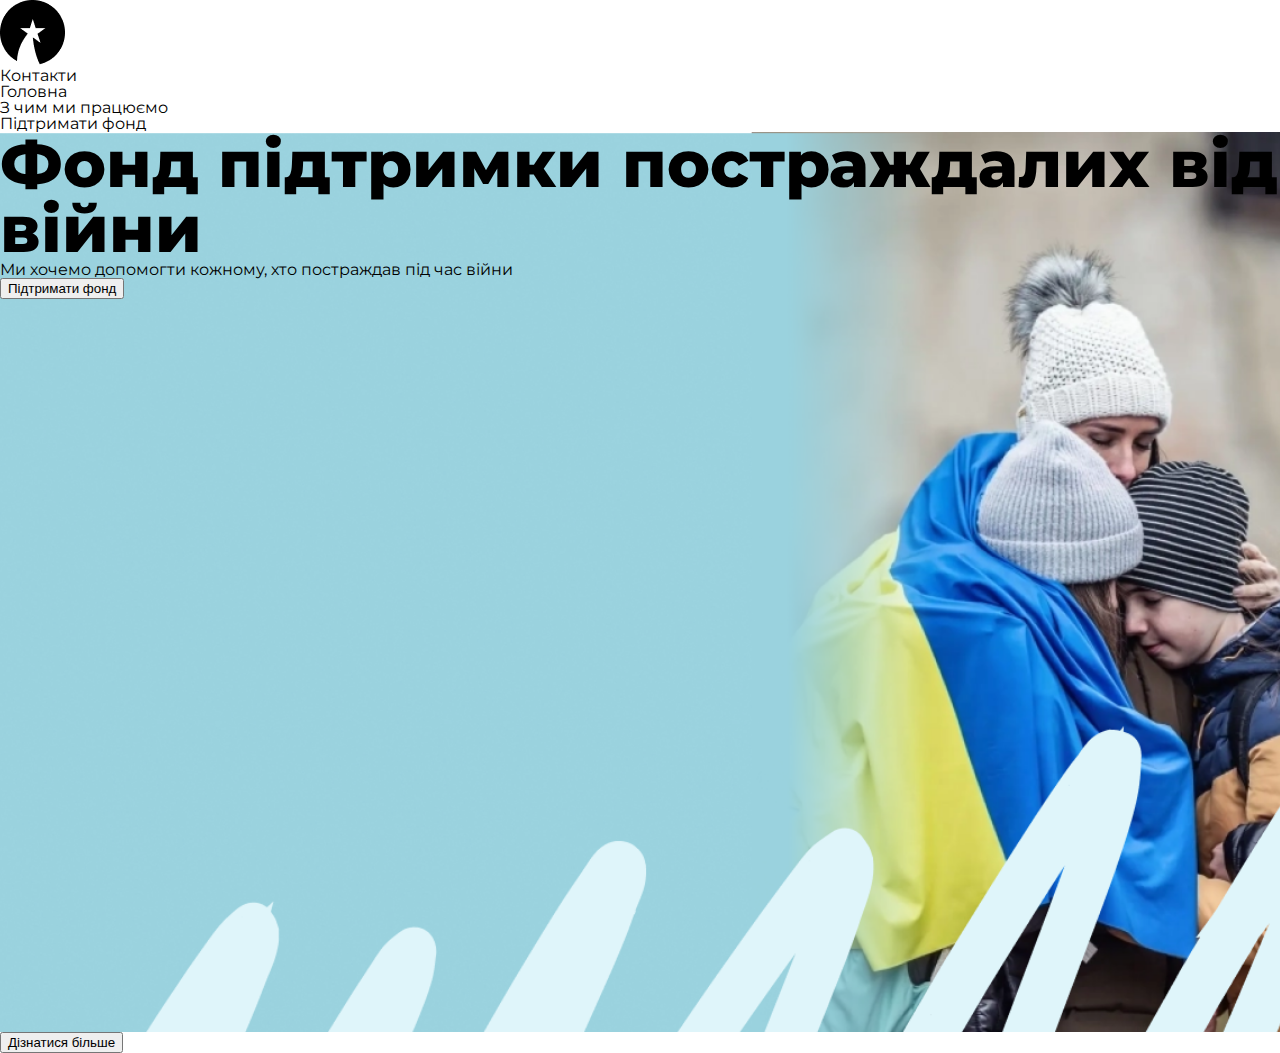
==== index.html @ c72ba900 "First try wryttin a werstka myself" ====
<!DOCTYPE html>
<html lang="en">
<head>
    <meta charset="UTF-8">
    <meta name="viewport" content="width=device-width, initial-scale=1.0">
    <title>Document</title>
    <link rel="preconnect" href="https://fonts.googleapis.com">
    <link rel="preconnect" href="https://fonts.gstatic.com" crossorigin>
    <link href="https://fonts.googleapis.com/css2?family=Montserrat:wght@100..900&display=swap" rel="stylesheet">
    <link rel="stylesheet" type="text/css" href="reset.css" />
    <link rel="stylesheet" href="style.css" />
</head>
<body>
    <header>
       <img src="./assets/images/Subtract.png" class="logo" />  
       <nav>
            <ul class="menu-list">
                <li class="menu-item">Контакти</li>
                <li class="menu-item">Головна</li>
                <li class="menu-item">З чим ми працюємо</li>
                <li class="menu-item blue-button">Підтримати фонд</li>
            </ul>
       </nav>
    </header>
    <section class="first-screen">
        <h1 class="main-title">Фонд підтримки постраждалих від війни</h1>
        <h3 class="main-description">Ми хочемо допомогти кожному, хто постраждав під час війни</h3>
        <button class="blue-button white-button">Підтримати фонд</button>
    </section>
    <section class="description-screen">
        <article class="description-title">

        </article>
        <article class="description-block">

        </article>
        <article class="description-block">

        </article>
        <article class="description-block">

        </article>
        <button class="blue-button">Дізнатися більше</button>
    </section>
</body>
</html>
---- style.css ----
@font-face {
    font-family: 'RopaSans';
    src: url(./assets/fonts/RopaSans-Regular.ttf) format("truetype");
}
@import url(../reset.css);

/* General */
body {
    font-family: "Montserrat", sans-serif;  
    font-size: 1em;
}

/* header */

.logo {

}

.menu-list{

}

.menu-item{

}


/* first-screen */

.first-screen{
    background-image: url('./assets/images/Frame\ 12146\ 1.png');
    background-repeat: no-repeat;
    background-size: cover;
    width: 100%;
    height: 100vh;
}

.main-title {
    font-weight: 800;
    font-size: 4.06em;
}

.main-description {

}
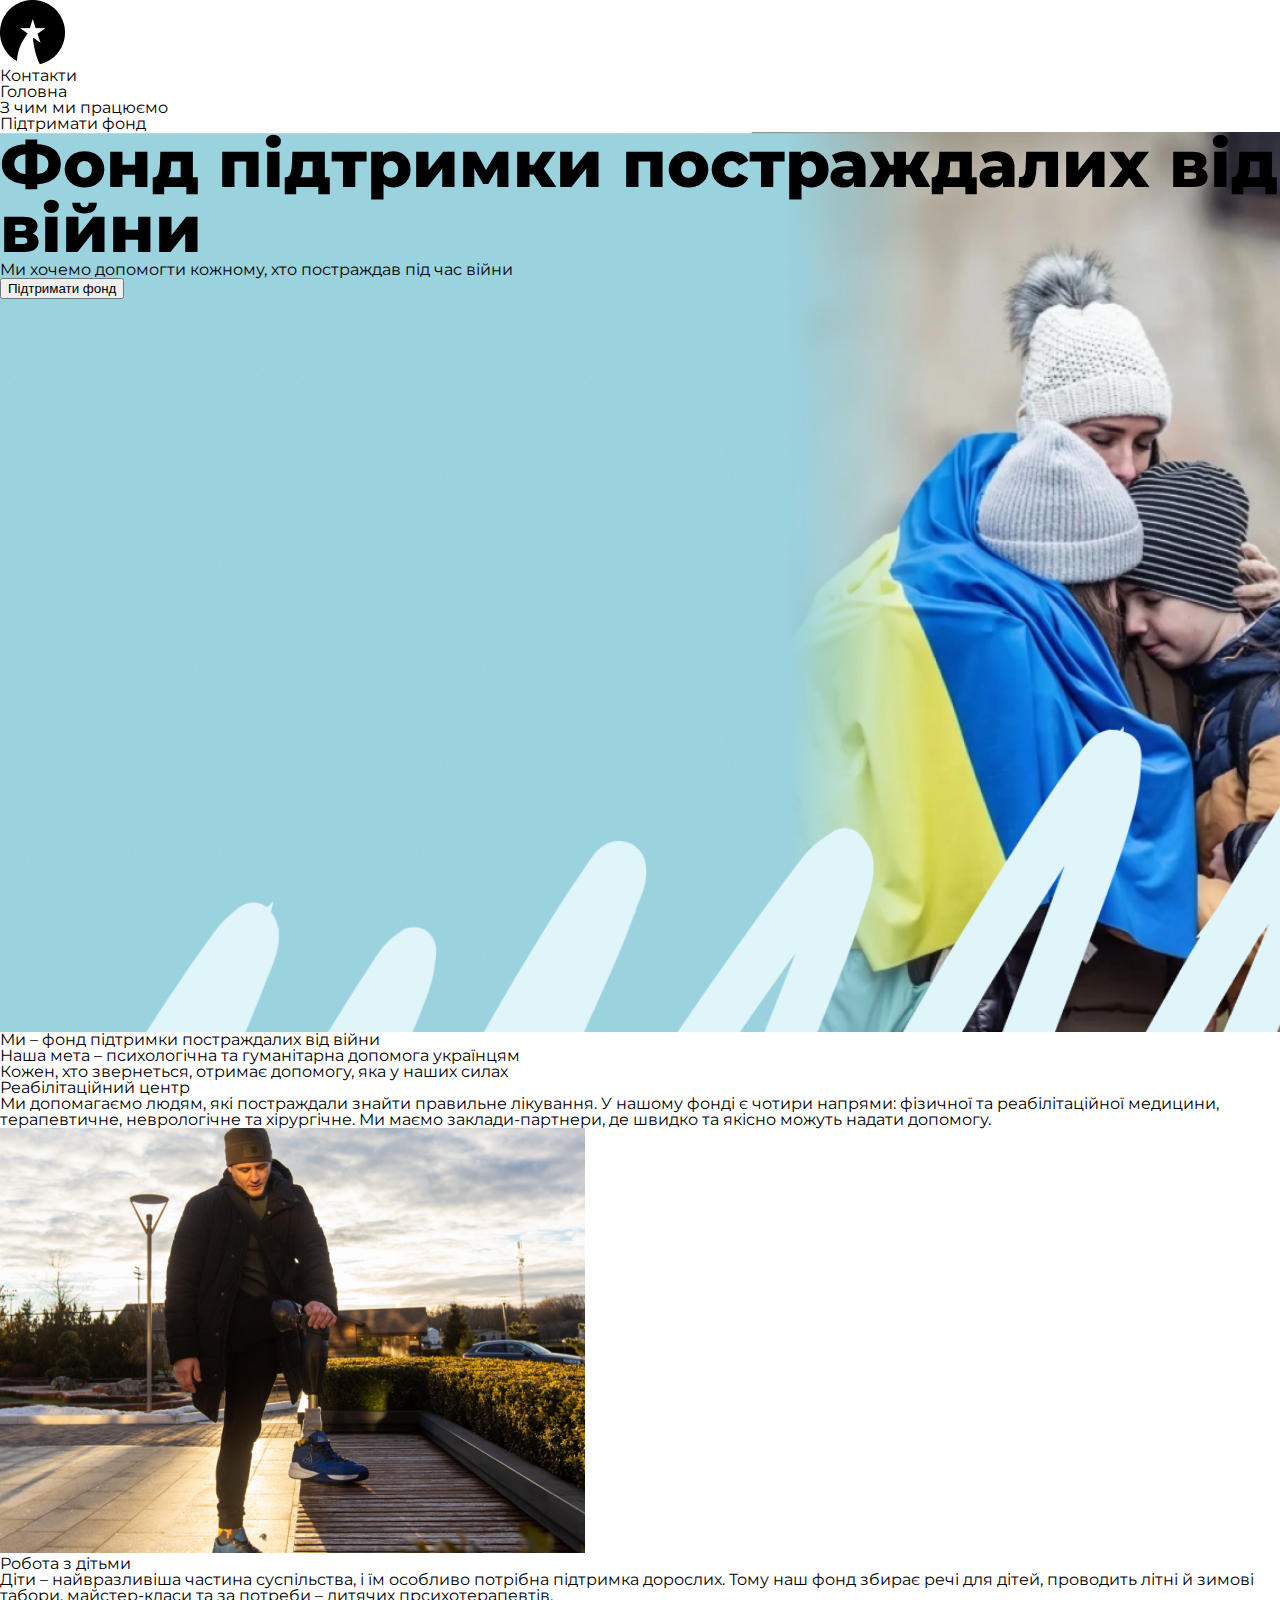
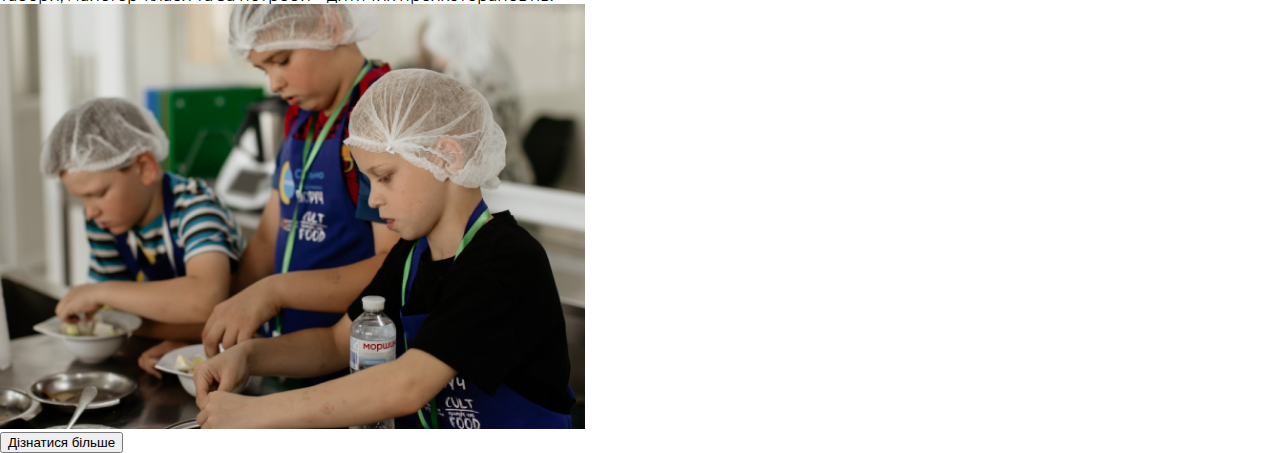
==== commit 30e120c9: "Lesson with blocks" ====
--- a/index.html
+++ b/index.html
@@ -12,7 +12,7 @@
 </head>
 <body>
     <header>
-       <img src="./assets/images/Subtract.png" class="logo" />  
+       <img src="./assets/images/Subtract.png" class="logo" alt="Матір з трьома дітьми обіймається на холодній вулиці, гріючись під пропором України" />  
        <nav>
             <ul class="menu-list">
                 <li class="menu-item">Контакти</li>
@@ -29,16 +29,19 @@
     </section>
     <section class="description-screen">
         <article class="description-title">
-
+            <h2 class="descr-header">Ми – фонд підтримки постраждалих від війни</h2>
+            <h4 class="descr-sub-header">Наша мета – психологічна та гуманітарна допомога українцям</h4>
+            <p class="descr-text blue-text" >Кожен, хто звернеться, отримає допомогу, яка у наших силах</p>
         </article>
         <article class="description-block">
-
+            <h3 class="descr-header">Реабілітаційний центр</h3>
+            <p class="descr-text">Ми допомагаємо людям, які постраждали знайти правильне лікування. У нашому фонді є чотири напрями: фізичної та реабілітаційної медицини, терапевтичне, неврологічне та хірургічне. Ми маємо заклади-партнери, де швидко та якісно можуть надати допомогу.</p>
+            <img src="./assets/images/man_without_leg.png" alt="Чоловік, який має протез замість втраченої ноги дивиться на нього" />
         </article>
         <article class="description-block">
-
-        </article>
-        <article class="description-block">
-
+            <h3 class="descr-header">Робота з дітьми</h3>
+            <p class="descr-text">Діти – найвразливіша частина суспільства, і їм особливо потрібна підтримка дорослих. Тому наш фонд збирає речі для дітей, проводить літні й зимові табори, майстер-класи та за потреби – дитячих прсихотерапевтів.</p>
+            <img src="./assets/images/Children.png" alt="Троє дітей бавляться ліплячи тісто" />
         </article>
         <button class="blue-button">Дізнатися більше</button>
     </section>
--- a/style.css
+++ b/style.css
@@ -38,8 +38,33 @@
 .main-title {
     font-weight: 800;
     font-size: 4.06em;
+    line-height: 1;
 }
 
 .main-description {
 
+}
+
+.description-screen {
+
+}
+
+.description-title {
+    
+}
+
+.descr-header{
+
+}
+
+.descr-text{
+
+}
+
+.blue-text{
+
+}
+
+.description-block{
+
 }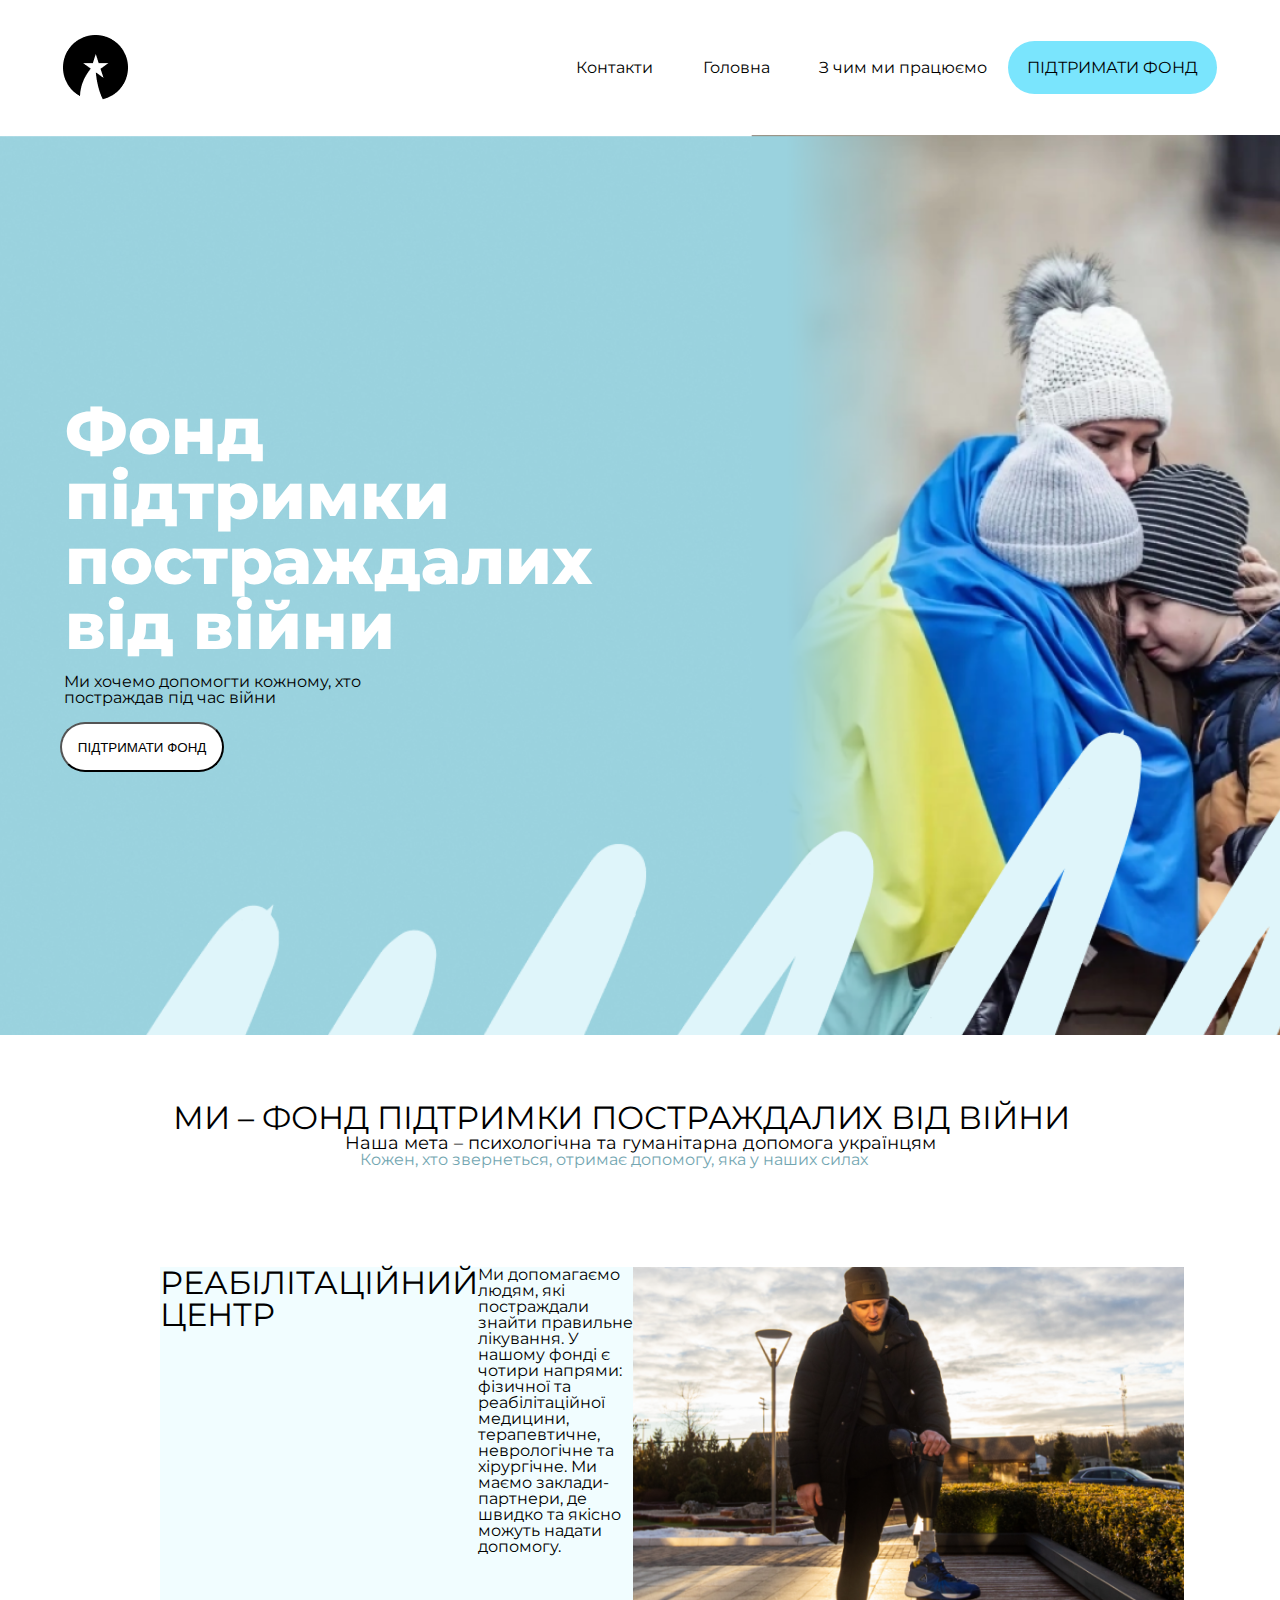
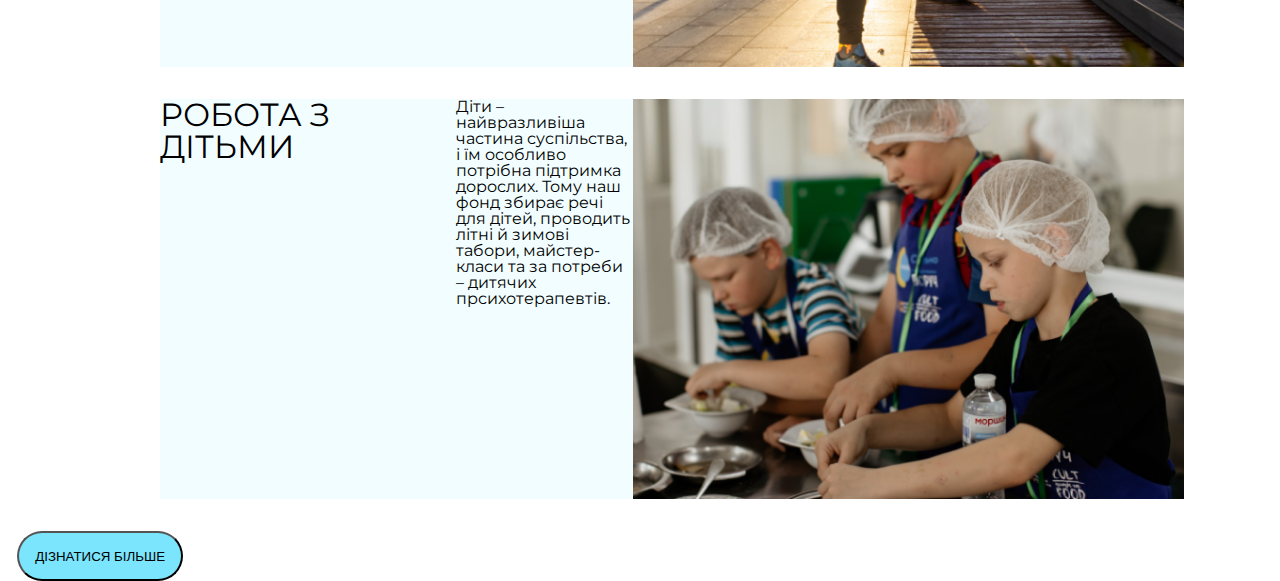
==== commit fb1969a5: "Сontinue work with lending" ====
--- a/index.html
+++ b/index.html
@@ -7,30 +7,30 @@
     <link rel="preconnect" href="https://fonts.googleapis.com">
     <link rel="preconnect" href="https://fonts.gstatic.com" crossorigin>
     <link href="https://fonts.googleapis.com/css2?family=Montserrat:wght@100..900&display=swap" rel="stylesheet">
-    <link rel="stylesheet" type="text/css" href="reset.css" />
-    <link rel="stylesheet" href="style.css" />
+    <link rel="stylesheet" type="text/css" href="./reset.css" />
+    <link rel="stylesheet" href="./style.css" />
 </head>
 <body>
-    <header>
+    <header class="header-container">
        <img src="./assets/images/Subtract.png" class="logo" alt="Матір з трьома дітьми обіймається на холодній вулиці, гріючись під пропором України" />  
-       <nav>
-            <ul class="menu-list">
+        <ul class="menu-list">
                 <li class="menu-item">Контакти</li>
                 <li class="menu-item">Головна</li>
                 <li class="menu-item">З чим ми працюємо</li>
                 <li class="menu-item blue-button">Підтримати фонд</li>
-            </ul>
-       </nav>
+        </ul>
     </header>
     <section class="first-screen">
-        <h1 class="main-title">Фонд підтримки постраждалих від війни</h1>
-        <h3 class="main-description">Ми хочемо допомогти кожному, хто постраждав під час війни</h3>
-        <button class="blue-button white-button">Підтримати фонд</button>
+        <article class="first-screen-container">
+            <h1 class="main-title">Фонд підтримки постраждалих від війни</h1>
+            <h3 class="main-description">Ми хочемо допомогти кожному, хто постраждав під час війни</h3>
+            <button class="blue-button white-button">Підтримати фонд</button>
+        </article>
     </section>
     <section class="description-screen">
         <article class="description-title">
             <h2 class="descr-header">Ми – фонд підтримки постраждалих від війни</h2>
-            <h4 class="descr-sub-header">Наша мета – психологічна та гуманітарна допомога українцям</h4>
+            <h3 class="descr-sub-header">Наша мета – психологічна та гуманітарна допомога українцям</h3>
             <p class="descr-text blue-text" >Кожен, хто звернеться, отримає допомогу, яка у наших силах</p>
         </article>
         <article class="description-block">
--- a/style.css
+++ b/style.css
@@ -10,18 +10,38 @@
     font-size: 1em;
 }
 
+.blue-text{
+    color: #73A6B1;
+}
+
 /* header */
+
+.header-container{
+    display: flex;
+    align-items: center;
+    padding: 2.2em 3.94em;
+    justify-content: space-between;
+}
 
 .logo {
 
 }
 
 .menu-list{
-
+    display: flex;
+    align-items: center;
 }
 
 .menu-item{
+    margin-left: 3.1em;
+}
 
+.blue-button{
+    text-transform: uppercase;
+    background-color: rgb(122, 229, 253);
+    padding: 1.15em 1.19em;
+    border-radius: 4.83rem;
+    margin-left: 1.3em;
 }
 
 
@@ -33,38 +53,66 @@
     background-size: cover;
     width: 100%;
     height: 100vh;
+    display: flex;
+    flex-direction: row;
+    align-items: center;
+}
+
+.first-screen-container{
+    width: 40%;
 }
 
 .main-title {
+    color: white;
     font-weight: 800;
     font-size: 4.06em;
     line-height: 1;
+    margin-left: 1em;
 }
 
 .main-description {
+    margin: 1em 4em;
+}
+
+.white-button{
+    background-color: white;
+    margin-left: 4.5em;
+}
+
+.description-screen {
+    
+}
+
+.description-title {
+    height: 12.5em;
+    display: flex;
+    flex-direction: column;
+    justify-content: center;
+    align-items: center;
+    flex-wrap: wrap;
+}
+
+.descr-header{
+    width: 29.2em;
+    text-transform: uppercase;
+    font-size: 2em;
 
 }
 
-.description-screen {
-
-}
-
-.description-title {
-    
-}
-
-.descr-header{
-
+.descr-sub-header{
+    font-size: large;
 }
 
 .descr-text{
-
-}
-
-.blue-text{
-
+    width: 35em;
 }
 
 .description-block{
-
+    display: flex;
+    background-color: #f1fdff;
+    width: 80%;
+    height: 25em;
+    flex-direction: row;
+    justify-content: center;
+    margin: 2em 10em;
 }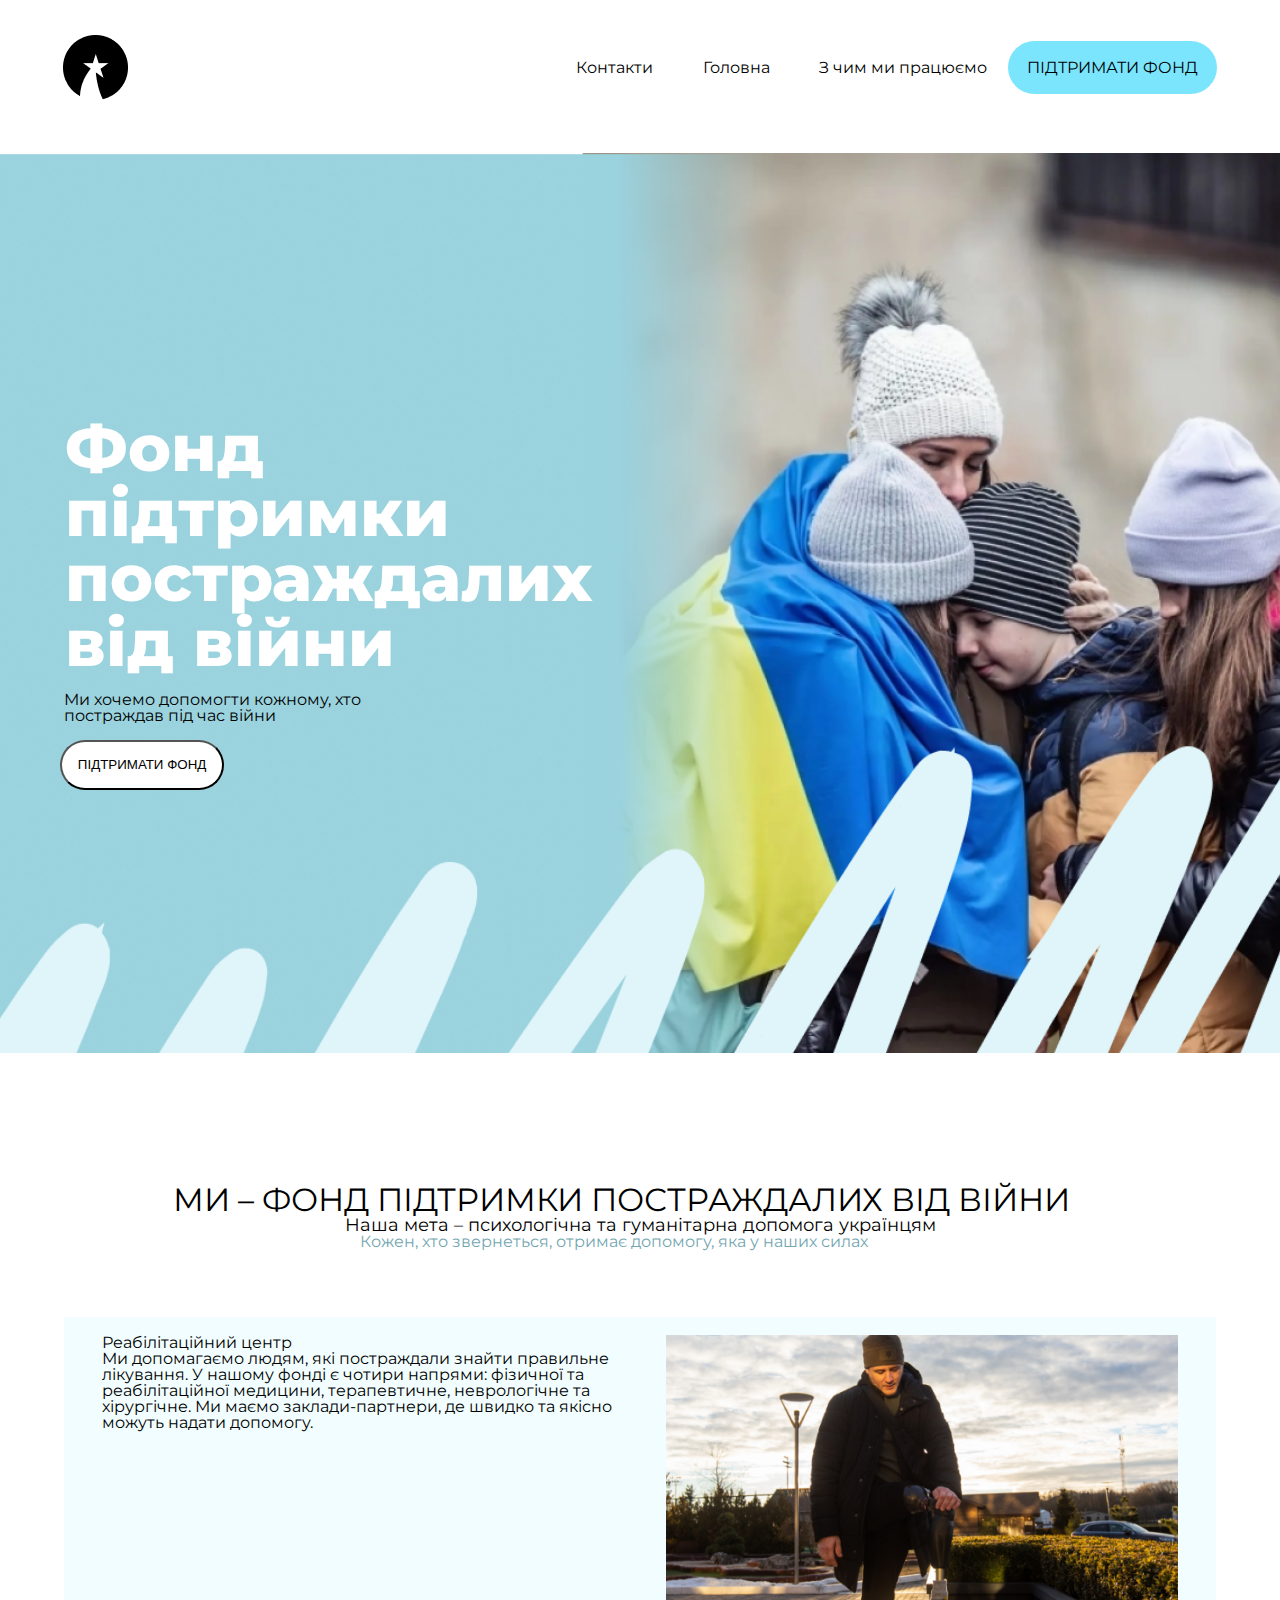
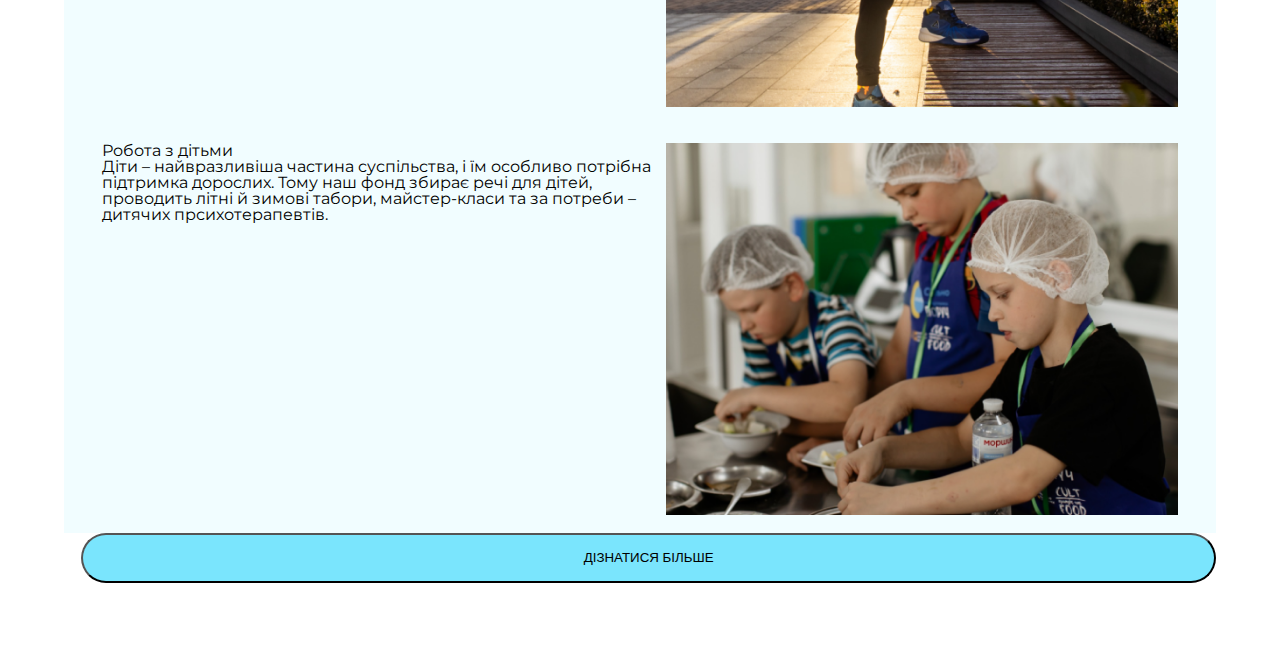
==== commit 929f3872: "Done courses But don't done studying" ====
--- a/index.html
+++ b/index.html
@@ -32,16 +32,20 @@
             <h2 class="descr-header">Ми – фонд підтримки постраждалих від війни</h2>
             <h3 class="descr-sub-header">Наша мета – психологічна та гуманітарна допомога українцям</h3>
             <p class="descr-text blue-text" >Кожен, хто звернеться, отримає допомогу, яка у наших силах</p>
+        </article>    
+        <article class="description-block">
+            <div class="flex-wrapper">
+            <h3 class="descr-son-header">Реабілітаційний центр</h3>
+            <p class="descr-son-text">Ми допомагаємо людям, які постраждали знайти правильне лікування. У нашому фонді є чотири напрями: фізичної та реабілітаційної медицини, терапевтичне, неврологічне та хірургічне. Ми маємо заклади-партнери, де швидко та якісно можуть надати допомогу.</p>
+            </div>
+            <img src="./assets/images/man_without_leg.png" alt="Чоловік, який має протез замість втраченої ноги дивиться на нього" class="block-img" />
         </article>
         <article class="description-block">
-            <h3 class="descr-header">Реабілітаційний центр</h3>
-            <p class="descr-text">Ми допомагаємо людям, які постраждали знайти правильне лікування. У нашому фонді є чотири напрями: фізичної та реабілітаційної медицини, терапевтичне, неврологічне та хірургічне. Ми маємо заклади-партнери, де швидко та якісно можуть надати допомогу.</p>
-            <img src="./assets/images/man_without_leg.png" alt="Чоловік, який має протез замість втраченої ноги дивиться на нього" />
-        </article>
-        <article class="description-block">
-            <h3 class="descr-header">Робота з дітьми</h3>
-            <p class="descr-text">Діти – найвразливіша частина суспільства, і їм особливо потрібна підтримка дорослих. Тому наш фонд збирає речі для дітей, проводить літні й зимові табори, майстер-класи та за потреби – дитячих прсихотерапевтів.</p>
-            <img src="./assets/images/Children.png" alt="Троє дітей бавляться ліплячи тісто" />
+            <div class="flex-wrapper">
+                <h3 class="descr-son-header">Робота з дітьми</h3>
+                <p class="descr-son-text">Діти – найвразливіша частина суспільства, і їм особливо потрібна підтримка дорослих. Тому наш фонд збирає речі для дітей, проводить літні й зимові табори, майстер-класи та за потреби – дитячих прсихотерапевтів.</p>
+            </div>
+            <img src="./assets/images/Children.png" alt="Троє дітей бавляться ліплячи тісто" class="block-img" />
         </article>
         <button class="blue-button">Дізнатися більше</button>
     </section>
--- a/style.css
+++ b/style.css
@@ -21,6 +21,11 @@
     align-items: center;
     padding: 2.2em 3.94em;
     justify-content: space-between;
+    position: fixed;
+    background-color: white;
+    top: 0;
+    left: 0;
+    right: 0;
 }
 
 .logo {
@@ -51,11 +56,13 @@
     background-image: url('./assets/images/Frame\ 12146\ 1.png');
     background-repeat: no-repeat;
     background-size: cover;
+    background-position: bottom;
     width: 100%;
     height: 100vh;
     display: flex;
     flex-direction: row;
     align-items: center;
+    margin-top: 17vh;
 }
 
 .first-screen-container{
@@ -79,8 +86,13 @@
     margin-left: 4.5em;
 }
 
+/* description block */
+
 .description-screen {
-    
+    padding: 5vw;
+    display: flex;
+    flex-direction: column;
+    justify-content: center;
 }
 
 .description-title {
@@ -96,7 +108,6 @@
     width: 29.2em;
     text-transform: uppercase;
     font-size: 2em;
-
 }
 
 .descr-sub-header{
@@ -107,12 +118,24 @@
     width: 35em;
 }
 
+/* Two blocks section */
+
 .description-block{
     display: flex;
+    flex-direction: row;
     background-color: #f1fdff;
-    width: 80%;
-    height: 25em;
-    flex-direction: row;
-    justify-content: center;
-    margin: 2em 10em;
+    padding: 2vh 3vw; 
+}
+
+.block-img{
+    max-width: 40vw;
+}
+
+@media screen and (max-width: 500px) {
+    body{ background-color: grey;
+    }
+
+    .description-block{
+    flex-direction: column;
+    }
 }